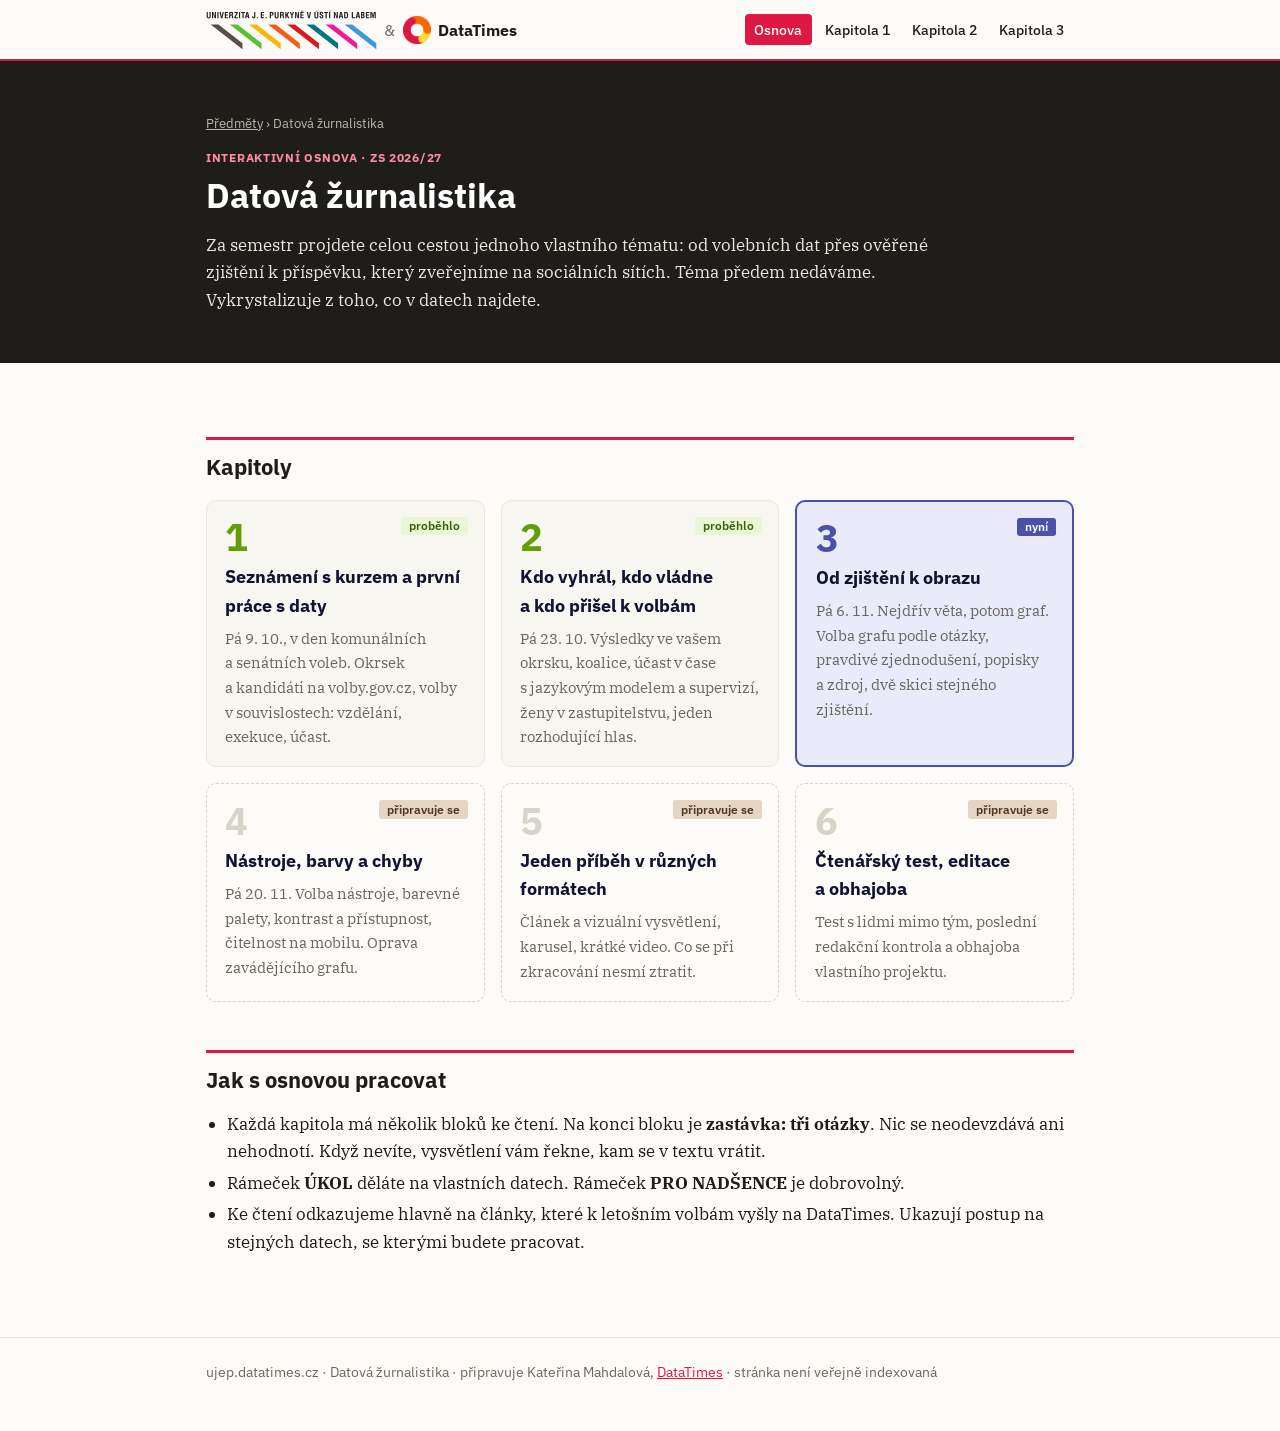
==== datova-zurnalistika/index.html @ 89329c5b "Osnova: štítek „připravuje se“, titulky kapitol v Ink Blue (sjednoceno s Moodle) Co-Authored-By: Cla" ====
<!doctype html>
<html lang="cs">
<head>
<meta charset="utf-8">
<meta name="viewport" content="width=device-width, initial-scale=1">
<meta name="robots" content="noindex, nofollow">
<title>Datová žurnalistika · UJEP</title>
<link rel="preconnect" href="https://fonts.googleapis.com">
<link rel="preconnect" href="https://fonts.gstatic.com" crossorigin>
<link rel="stylesheet" href="https://fonts.googleapis.com/css2?family=IBM+Plex+Sans:wght@400;500;600;700&family=IBM+Plex+Serif:ital,wght@0,400;0,600;1,400&display=swap">
<link rel="stylesheet" href="../assets/style.css">
</head>
<body>
<header class="top"><div class="wrap">
  <a class="brand" href="../index.html"><img class="ujep" src="../assets/ujep-logo.svg" alt="UJEP"><span class="x">&amp;</span><img src="../assets/datatimes-logo.png" alt="">DataTimes</a>
  <nav>
    <a href="index.html" aria-current="page">Osnova</a>
    <a href="kapitola-1/index.html">Kapitola 1</a>
    <a href="kapitola-2/index.html">Kapitola 2</a>
    <a href="kapitola-3/index.html">Kapitola 3</a>
  </nav>
</div></header>

<section class="hero"><div class="wrap">
  <p class="crumbs"><a href="../index.html">Předměty</a> › Datová žurnalistika</p>
  <p class="lbl">Interaktivní osnova · ZS 2026/27</p>
  <h1>Datová žurnalistika</h1>
  <p>Za semestr projdete celou cestou jednoho vlastního tématu: od volebních dat přes ověřené zjištění k&nbsp;příspěvku, který zveřejníme na sociálních sítích. Téma předem nedáváme. Vykrystalizuje z&nbsp;toho, co v&nbsp;datech najdete.</p>
</div></section>

<main class="wrap">
<h2>Kapitoly</h2>
<div class="tiles">
  <a class="tile past" href="kapitola-1/index.html">
    <span class="badge done">proběhlo</span>
    <span class="n">1</span>
    <h3>Seznámení s&nbsp;kurzem a&nbsp;první práce s&nbsp;daty</h3>
    <p>Pá 9. 10., v&nbsp;den komunálních a&nbsp;senátních voleb. Okrsek a&nbsp;kandidáti na volby.gov.cz, volby v&nbsp;souvislostech: vzdělání, exekuce, účast.</p>
  </a>
  <a class="tile past" href="kapitola-2/index.html">
    <span class="badge done">proběhlo</span>
    <span class="n">2</span>
    <h3>Kdo vyhrál, kdo vládne a&nbsp;kdo přišel k&nbsp;volbám</h3>
    <p>Pá 23.&nbsp;10. Výsledky ve vašem okrsku, koalice, účast v&nbsp;čase s&nbsp;jazykovým modelem a&nbsp;supervizí, ženy v&nbsp;zastupitelstvu, jeden rozhodující hlas.</p>
  </a>
  <a class="tile now" href="kapitola-3/index.html">
    <span class="badge next">nyní</span>
    <span class="n">3</span>
    <h3>Od zjištění k&nbsp;obrazu</h3>
    <p>Pá 6.&nbsp;11. Nejdřív věta, potom graf. Volba grafu podle otázky, pravdivé zjednodušení, popisky a&nbsp;zdroj, dvě skici stejného zjištění.</p>
  </a>
  <div class="tile off">
    <span class="badge later">připravuje se</span>
    <span class="n">4</span>
    <h3>Nástroje, barvy a&nbsp;chyby</h3>
    <p>Pá 20.&nbsp;11. Volba nástroje, barevné palety, kontrast a&nbsp;přístupnost, čitelnost na mobilu. Oprava zavádějícího grafu.</p>
  </div>
  <div class="tile off">
    <span class="badge later">připravuje se</span>
    <span class="n">5</span>
    <h3>Jeden příběh v&nbsp;různých formátech</h3>
    <p>Článek a&nbsp;vizuální vysvětlení, karusel, krátké video. Co se při zkracování nesmí ztratit.</p>
  </div>
  <div class="tile off">
    <span class="badge later">připravuje se</span>
    <span class="n">6</span>
    <h3>Čtenářský test, editace a&nbsp;obhajoba</h3>
    <p>Test s&nbsp;lidmi mimo tým, poslední redakční kontrola a&nbsp;obhajoba vlastního projektu.</p>
  </div>
</div>

<h2>Jak s&nbsp;osnovou pracovat</h2>
<ul>
  <li>Každá kapitola má několik bloků ke čtení. Na konci bloku je <strong>zastávka: tři otázky</strong>. Nic se neodevzdává ani nehodnotí. Když nevíte, vysvětlení vám řekne, kam se v&nbsp;textu vrátit.</li>
  <li>Rámeček <strong>ÚKOL</strong> děláte na vlastních datech. Rámeček <strong>PRO NADŠENCE</strong> je dobrovolný.</li>
  <li>Ke čtení odkazujeme hlavně na články, které k&nbsp;letošním volbám vyšly na DataTimes. Ukazují postup na stejných datech, se kterými budete pracovat.</li>
</ul>
</main>

<footer><div class="wrap">ujep.datatimes.cz · Datová žurnalistika · připravuje Kateřina Mahdalová, <a href="https://www.mahdalova-skop.cz/">DataTimes</a> · stránka není veřejně indexovaná</div></footer>
</body>
</html>
---- assets/style.css ----
/* ujep.datatimes.cz – studijní prostředí. Paleta a písma DataTimes. */
:root {
  --brand: #de1743;
  --brand-hover: #c5143c;
  --brand-tint: #fff4f6;
  --paper: #fdfbf7;
  --wash: #f8f6f0;
  --line: #e8e8dc;
  --line-strong: #d4d4c8;
  --ink: #1f1d1a;
  --muted: #6b675f;
  --teal: #0e839e;
  --teal-tint: #e5fdfc;
  --orange: #f76800;
  --orange-tint: #fff3e8;
  --navy: #6267a3;
  --navy-tint: #eef0fa;
  --card: #ffffff;
  --ink-blue: #101432;    /* brandNavy.9, titulky kapitol */
  --green: #639e0a;        /* brandForestGreen.5 */
  --green-tint: #eaf7d6;   /* brandForestGreen.0 */
  --green-ink: #3d5f06;    /* brandForestGreen.7 */
  --blue: #4a51ab;         /* brandRoyalBlue.6 */
  --blue-tint: #e9ebfa;    /* brandRoyalBlue.0 */
  --choc-tint: #e6d5c3;    /* brandChocolate.1 */
  --choc-ink: #53361e;     /* brandChocolate.7 */
  --sans: 'IBM Plex Sans', system-ui, sans-serif;
  --serif: 'IBM Plex Serif', Georgia, serif;
}
* { box-sizing: border-box; }
html { -webkit-text-size-adjust: 100%; scroll-behavior: smooth; }
body { margin: 0; background: var(--paper); color: var(--ink); font: 17px/1.62 var(--serif); }
h1, h2, h3, h4, nav, .lbl, .meta, th, button, .btn, .badge, .date, .crumbs, label, input, select { font-family: var(--sans); }
a { color: var(--brand); }
a:hover { color: var(--brand-hover); }

/* Hlavička */
.top { border-bottom: 2px solid var(--brand); background: var(--paper); position: sticky; top: 0; z-index: 10; }
.top .wrap { display: flex; align-items: center; gap: 1rem; flex-wrap: wrap; padding-top: .6rem; padding-bottom: .6rem; }
.brand { display: flex; align-items: center; gap: .45rem; font: 700 1rem var(--sans); color: var(--ink); text-decoration: none; }
.brand img { height: 28px; width: 28px; }
.brand img.ujep { height: 40px; width: auto; }
.brand .x { color: var(--muted); font-weight: 400; }
.brand b { color: var(--brand); }
.qq .why ul { margin: .3rem 0 0; }
.top nav { display: flex; gap: .2rem; flex-wrap: wrap; margin-left: auto; }
.top nav a { padding: .25rem .6rem; border-radius: 4px; color: var(--ink); text-decoration: none; font-weight: 500; font-size: .9rem; }
.top nav a[aria-current] { background: var(--brand); color: #fff; }
.crumbs { font-size: .82rem; color: var(--muted); margin-bottom: 1rem; }
.crumbs a { color: var(--muted); }

.wrap { max-width: 900px; margin: 0 auto; padding-left: 16px; padding-right: 16px; }
main.wrap { padding-top: 1.6rem; padding-bottom: 4rem; }
h1 { font-size: 2.1rem; line-height: 1.12; margin: 0 0 .5rem; }
h2 { font-size: 1.4rem; line-height: 1.25; margin: 3rem 0 .8rem; padding-top: .8rem; border-top: 3px solid var(--brand); scroll-margin-top: 4rem; }
h3 { font-size: 1.08rem; margin: 1.6rem 0 .4rem; }
.sub { color: var(--muted); margin: 0 0 1.5rem; font-family: var(--sans); }
.lead { font-size: 1.14rem; }
ul, ol { padding-left: 1.3rem; }
li { margin: .25rem 0; }
.lbl { font: 700 .75rem var(--sans); letter-spacing: .06em; text-transform: uppercase; color: var(--brand); }
.num { font-family: var(--sans); font-variant-numeric: tabular-nums; }

/* Hero */
.hero { background: var(--ink); color: #fff; padding: 2.4rem 0 2rem; }
.hero h1 { color: #fff; }
.hero .lbl { color: #ff8aa3; }
.hero p { color: #e9e6df; max-width: 46rem; }
.hero .crumbs, .hero .crumbs a { color: #bdb8ad; }

/* Rámečky */
.key, .box, .tip, .warn, .task, .deep { padding: .85rem 1.05rem; margin: 1.1rem 0; border-left: 4px solid; }
.key { background: var(--brand-tint); border-color: var(--brand); }
.box { background: var(--wash); border-color: var(--line-strong); }
.tip { background: var(--teal-tint); border-color: var(--teal); }
.warn { background: var(--orange-tint); border-color: var(--orange); }
.task { background: var(--card); border: 2px solid var(--ink); border-left-width: 8px; }
.deep { background: var(--navy-tint); border-color: var(--navy); }
.key > :first-child, .box > :first-child, .tip > :first-child, .warn > :first-child, .task > :first-child, .deep > :first-child { margin-top: 0; }
.key > :last-child, .box > :last-child, .tip > :last-child, .warn > :last-child, .task > :last-child, .deep > :last-child { margin-bottom: 0; }
.tag { display: inline-block; font: 700 .7rem var(--sans); letter-spacing: .06em; text-transform: uppercase; padding: .1rem .45rem; border-radius: 3px; margin-bottom: .35rem; }
.task .tag { background: var(--ink); color: #fff; }
.deep .tag { background: var(--navy); color: #fff; }
.tip .tag { background: var(--teal); color: #fff; }
.warn .tag { background: var(--orange); color: #fff; }
.key .tag { background: var(--brand); color: #fff; }

/* Dlaždice (rozcestník, osnova) */
.tiles { display: grid; grid-template-columns: repeat(auto-fill, minmax(250px, 1fr)); gap: 1rem; margin: 1.2rem 0; }
.tile { display: flex; flex-direction: column; background: var(--card); border: 1px solid var(--line); border-radius: 10px; padding: 1.1rem 1.15rem; color: var(--ink); text-decoration: none; position: relative; min-height: 170px; }
a.tile:hover { border-color: var(--brand); box-shadow: 0 4px 16px rgba(31,29,26,.08); color: var(--ink); }
.tile .n { font: 700 2.4rem/1 var(--sans); color: var(--brand); margin-bottom: .4rem; }
.tile h3 { margin: 0 0 .35rem; font-size: 1.1rem; color: var(--ink-blue); }
.tile p { margin: 0; font-size: .95rem; color: var(--muted); }
.tile .badge { position: absolute; top: 1rem; right: 1rem; }
/* Stavy: proběhlo = béžová + zelený štítek, nyní = modrá, připravujeme = nejsvětlejší béžová */
.tile.past { background: var(--wash); }
.tile.past .n { color: var(--green); }
a.tile.past:hover { border-color: var(--green); }
.tile.now { border: 2px solid var(--blue); background: var(--blue-tint); }
.tile.now .n { color: var(--blue); }
a.tile.now:hover { border-color: var(--blue); }
.tile.off { background: var(--paper); border-style: dashed; border-color: var(--line-strong); }
.tile.off .n { color: var(--line-strong); }
.tile.off p { color: var(--muted); }
.badge { display: inline-block; font: 600 .72rem var(--sans); padding: .1rem .5rem; border-radius: 3px; }
.badge.done { background: var(--green-tint); color: var(--green-ink); }
.badge.next { background: var(--blue); color: #fff; }
.badge.later { background: var(--choc-tint); color: var(--choc-ink); }

/* Obsah kapitoly */
.toc { background: var(--card); border: 1px solid var(--line); border-radius: 10px; padding: 1rem 1.2rem; margin: 1.5rem 0; }
.toc ol { margin: .4rem 0 0; padding-left: 1.4rem; font-family: var(--sans); font-size: .95rem; }
.toc li { margin: .3rem 0; }
.toc .t { color: var(--muted); font-size: .82rem; margin-left: .3rem; }
.progress { height: 4px; background: var(--brand); position: fixed; top: 0; left: 0; width: 0; z-index: 20; }

/* Úkoly k odškrtnutí */
.tasks { list-style: none; padding: 0; margin: 1rem 0; }
.tasks li { display: grid; grid-template-columns: auto 1fr; gap: .2rem .8rem; align-items: start; background: var(--card); border: 1px solid var(--line); border-radius: 6px; padding: .7rem .9rem; margin: .5rem 0; }
.tasks input { width: 1.2rem; height: 1.2rem; margin-top: .25rem; accent-color: var(--teal); }
.tasks .what { font-weight: 600; font-family: var(--sans); }
.tasks .how { grid-column: 2; font-size: .95rem; color: var(--muted); }
.tasks li.checked .what { text-decoration: line-through; color: var(--muted); }

/* Tabulky */
table { width: 100%; border-collapse: collapse; font-size: .94rem; background: var(--card); }
th, td { text-align: left; vertical-align: top; padding: .5rem .6rem; border-bottom: 1px solid var(--line); }
th { background: var(--wash); font-weight: 600; }
td.r, th.r { text-align: right; font-family: var(--sans); font-variant-numeric: tabular-nums; }
.table-wrap { overflow-x: auto; margin: 1rem 0; }
code { background: var(--wash); padding: .05rem .35rem; border-radius: 3px; font-size: .86em; overflow-wrap: anywhere; }
pre { background: var(--ink); color: #f3f0e8; padding: .8rem 1rem; border-radius: 6px; overflow-x: auto; font-size: .85rem; }

/* Tlačítka a formuláře */
.btn, button { display: inline-block; font: 600 .93rem var(--sans); padding: .5rem .95rem; border-radius: 5px; border: 1px solid var(--brand); background: var(--brand); color: #fff; text-decoration: none; cursor: pointer; }
.btn:hover, button:hover { background: var(--brand-hover); color: #fff; }
.btn.ghost, button.ghost { background: transparent; color: var(--brand); }
input[type=text], input[type=number] { font-size: .95rem; padding: .4rem .5rem; border: 1px solid var(--line-strong); border-radius: 4px; background: var(--card); color: var(--ink); width: 100%; }
.form { display: grid; grid-template-columns: 1fr 1fr; gap: .6rem .9rem; margin: .8rem 0; }
.form label { font-size: .82rem; font-weight: 600; color: var(--muted); display: block; }
.form .full { grid-column: 1 / -1; }

/* Mikrokvíz */
.quiz { background: var(--card); border: 2px solid var(--teal); border-radius: 10px; padding: 1rem 1.15rem; margin: 1.8rem 0; }
.quiz > .lbl { color: var(--teal); }
.quiz h3 { margin: .1rem 0 .6rem; }
.qq { border: 0; padding: 0; margin: 1rem 0 0; }
.qq legend { font: 600 1rem/1.4 var(--sans); padding: 0; margin-bottom: .45rem; }
.qq button { display: block; width: 100%; text-align: left; background: var(--wash); color: var(--ink); border: 1px solid var(--line); margin: .3rem 0; font-weight: 500; }
.qq button:hover { background: var(--teal-tint); color: var(--ink); }
.qq button.right { background: var(--teal-tint); border-color: var(--teal); }
.qq button.wrong { background: var(--brand-tint); border-color: var(--brand); }
.qq.done button { cursor: default; }
.qq .why { display: none; margin: .4rem 0 0; padding: .55rem .8rem; background: var(--wash); border-left: 3px solid var(--teal); font-size: .94rem; }
.qq.done .why { display: block; }
.quiz .score { margin-top: 1rem; font: 600 .95rem var(--sans); color: var(--teal); min-height: 1.2em; }

/* Kalkulačka koalic, stavitel věty */
.tool { background: var(--card); border: 1px solid var(--line-strong); border-radius: 10px; padding: 1rem 1.15rem; margin: 1.5rem 0; }
.tool > .lbl { color: var(--navy); }
.seats { display: grid; grid-template-columns: 1fr 90px; gap: .35rem .6rem; align-items: center; margin: .7rem 0; }
.coal-out { font-family: var(--sans); font-size: .95rem; }
.coal-out .ok { display: inline-block; background: var(--teal-tint); border: 1px solid var(--teal); border-radius: 4px; padding: .15rem .5rem; margin: .2rem .3rem .2rem 0; }
.draft { background: var(--wash); border: 1px dashed var(--line-strong); padding: .8rem 1rem; border-radius: 6px; font-size: 1.02rem; min-height: 3rem; }

/* Velká čísla */
.stats { display: grid; grid-template-columns: repeat(auto-fit, minmax(180px, 1fr)); gap: .8rem; margin: 1.2rem 0; }
.stat { background: var(--card); border: 1px solid var(--line); border-radius: 8px; padding: .8rem 1rem; }
.stat b { display: block; font: 700 1.7rem/1.1 var(--sans); color: var(--brand); font-variant-numeric: tabular-nums; }
.stat span { font: .88rem/1.35 var(--sans); color: var(--muted); }

/* Kroky */
.steps { counter-reset: s; list-style: none; padding: 0; }
.steps > li { counter-increment: s; position: relative; padding-left: 2.6rem; margin: .9rem 0; }
.steps > li::before { content: counter(s); position: absolute; left: 0; top: 0; width: 1.9rem; height: 1.9rem; border-radius: 50%; background: var(--ink); color: #fff; font: 700 .95rem/1.9rem var(--sans); text-align: center; }

/* Ukázkové grafy vedle sebe */
.figs { display: grid; grid-template-columns: repeat(auto-fit, minmax(260px, 1fr)); gap: 1rem; margin: 1.2rem 0 .3rem; }
.figs figure { margin: 0; background: var(--card); border: 1px solid var(--line); border-radius: 8px; padding: .7rem .8rem; }
.figs svg, .figs img { width: 100%; height: auto; display: block; font-family: var(--sans); }
.figs figcaption { font: .88rem/1.4 var(--sans); color: var(--muted); margin-top: .3rem; }

details { background: var(--card); border: 1px solid var(--line); border-radius: 6px; padding: .6rem .9rem; margin: .8rem 0; }
details summary { cursor: pointer; font: 600 .97rem var(--sans); }
details[open] summary { margin-bottom: .5rem; }

.pager { display: flex; justify-content: space-between; gap: 1rem; margin-top: 3rem; padding-top: 1rem; border-top: 1px solid var(--line); font-family: var(--sans); }

footer { border-top: 1px solid var(--line); color: var(--muted); font: .85rem/1.5 var(--sans); padding: 1.5rem 0 3rem; }

@media (max-width: 600px) {
  h1 { font-size: 1.65rem; }
  .top nav { margin-left: 0; }
  .form { grid-template-columns: 1fr; }
}
@media print {
  .top, .progress, .quiz .score, button { display: none; }
  .quiz, .tool, .tasks li, .task { break-inside: avoid; }
}
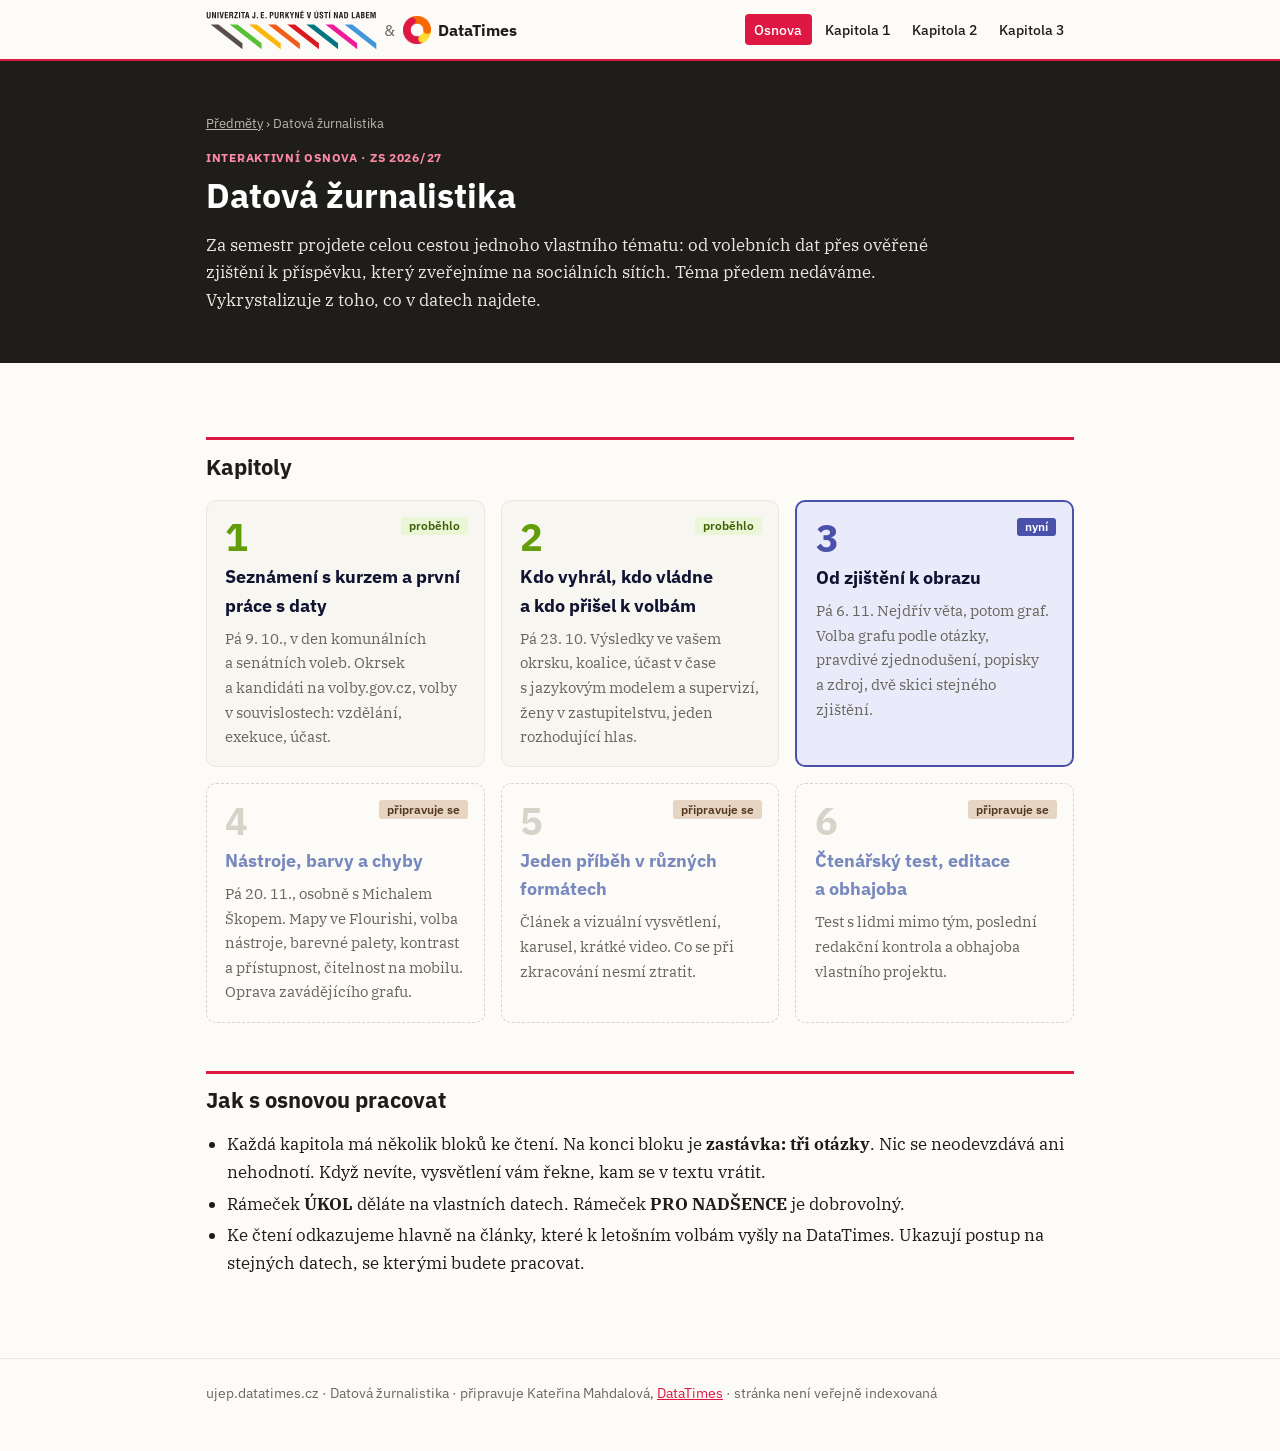
==== commit 1a594ab1: "Kapitola 3: volba zjištění i z titulků článků, inspirace 25 způsobů, čtení mapy, minimum pro kombino" ====
--- a/datova-zurnalistika/index.html
+++ b/datova-zurnalistika/index.html
@@ -53,7 +53,7 @@
     <span class="badge later">připravuje se</span>
     <span class="n">4</span>
     <h3>Nástroje, barvy a&nbsp;chyby</h3>
-    <p>Pá 20.&nbsp;11. Volba nástroje, barevné palety, kontrast a&nbsp;přístupnost, čitelnost na mobilu. Oprava zavádějícího grafu.</p>
+    <p>Pá 20.&nbsp;11., osobně s&nbsp;Michalem Škopem. Mapy ve Flourishi, volba nástroje, barevné palety, kontrast a&nbsp;přístupnost, čitelnost na mobilu. Oprava zavádějícího grafu.</p>
   </div>
   <div class="tile off">
     <span class="badge later">připravuje se</span>
--- a/assets/style.css
+++ b/assets/style.css
@@ -102,6 +102,7 @@
 a.tile.now:hover { border-color: var(--blue); }
 .tile.off { background: var(--paper); border-style: dashed; border-color: var(--line-strong); }
 .tile.off .n { color: var(--line-strong); }
+.tile.off h3 { color: #7889be; }   /* brandNavy.5: ještě bez odkazu */
 .tile.off p { color: var(--muted); }
 .badge { display: inline-block; font: 600 .72rem var(--sans); padding: .1rem .5rem; border-radius: 3px; }
 .badge.done { background: var(--green-tint); color: var(--green-ink); }
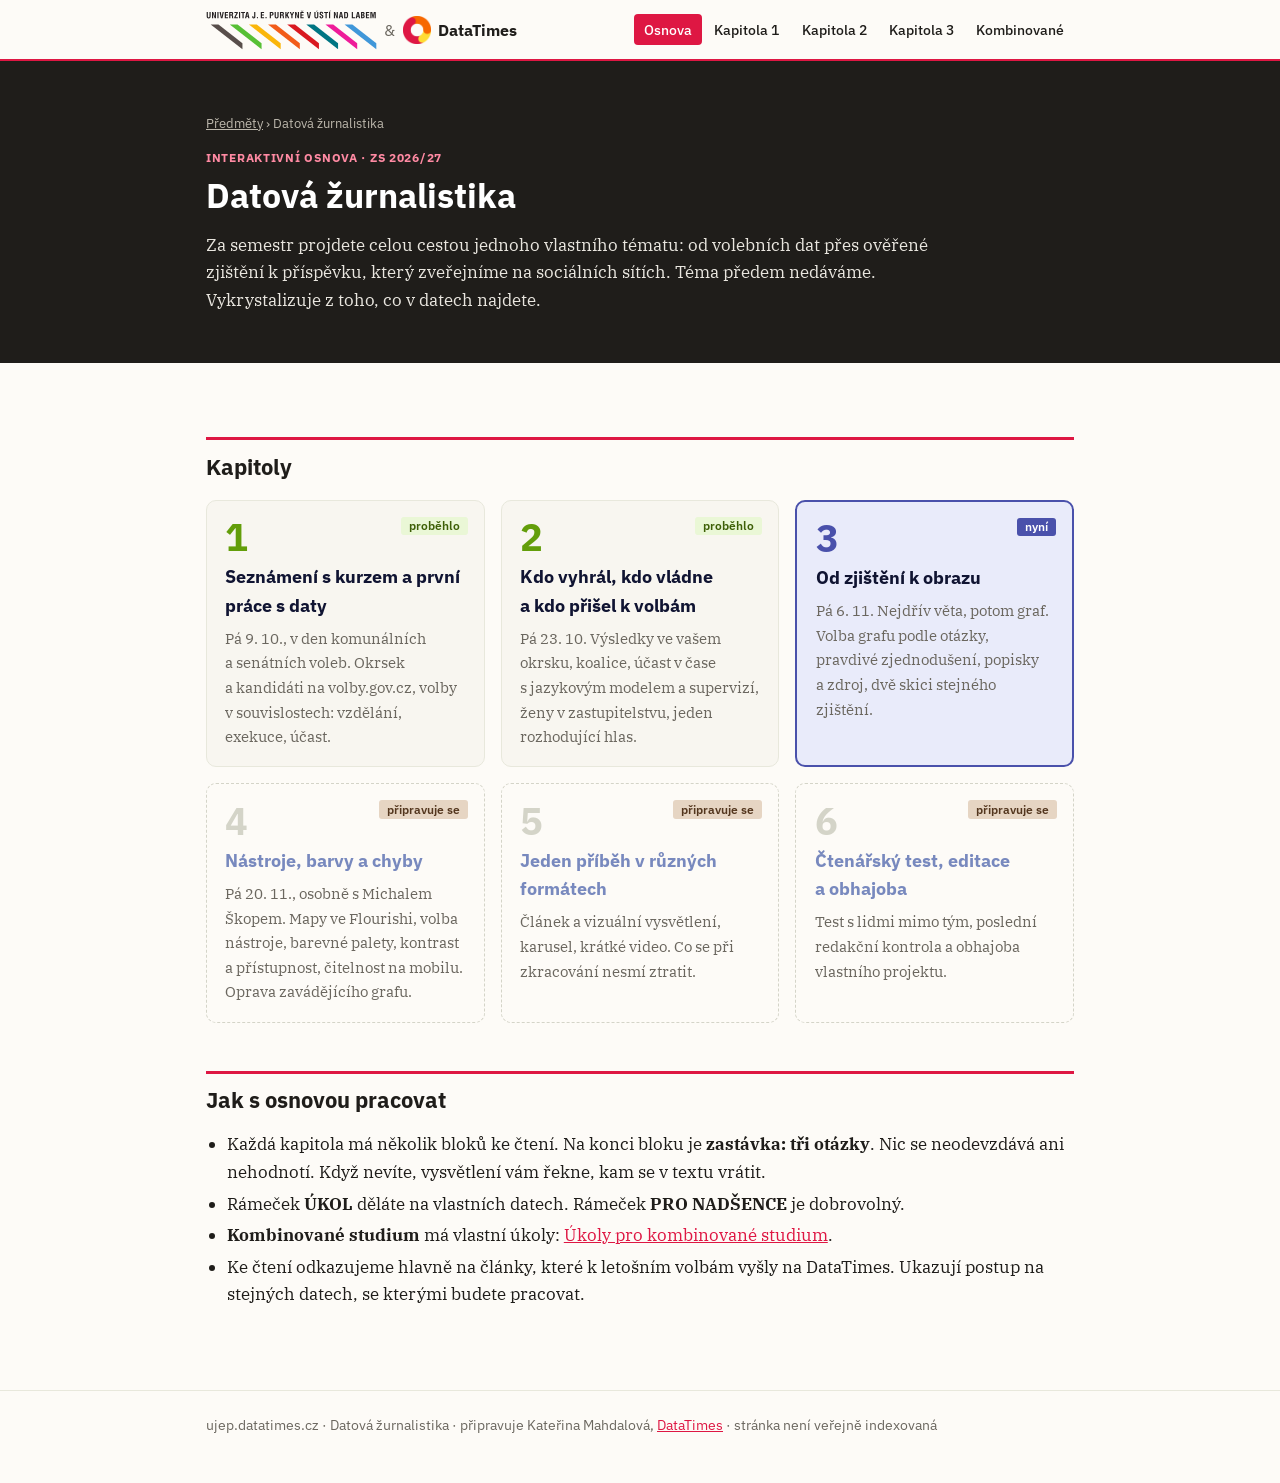
==== commit 838c36c3: "Úkoly pro kombinované studium: nová stránka, odkaz v navigaci, osnově a kapitole 3 Co-Authored-By: C" ====
--- a/datova-zurnalistika/index.html
+++ b/datova-zurnalistika/index.html
@@ -18,6 +18,7 @@
     <a href="kapitola-1/index.html">Kapitola 1</a>
     <a href="kapitola-2/index.html">Kapitola 2</a>
     <a href="kapitola-3/index.html">Kapitola 3</a>
+    <a href="kombinovane/index.html">Kombinované</a>
   </nav>
 </div></header>
 
@@ -73,6 +74,7 @@
 <ul>
   <li>Každá kapitola má několik bloků ke čtení. Na konci bloku je <strong>zastávka: tři otázky</strong>. Nic se neodevzdává ani nehodnotí. Když nevíte, vysvětlení vám řekne, kam se v&nbsp;textu vrátit.</li>
   <li>Rámeček <strong>ÚKOL</strong> děláte na vlastních datech. Rámeček <strong>PRO NADŠENCE</strong> je dobrovolný.</li>
+  <li><strong>Kombinované studium</strong> má vlastní úkoly: <a href="kombinovane/index.html">Úkoly pro kombinované studium</a>.</li>
   <li>Ke čtení odkazujeme hlavně na články, které k&nbsp;letošním volbám vyšly na DataTimes. Ukazují postup na stejných datech, se kterými budete pracovat.</li>
 </ul>
 </main>
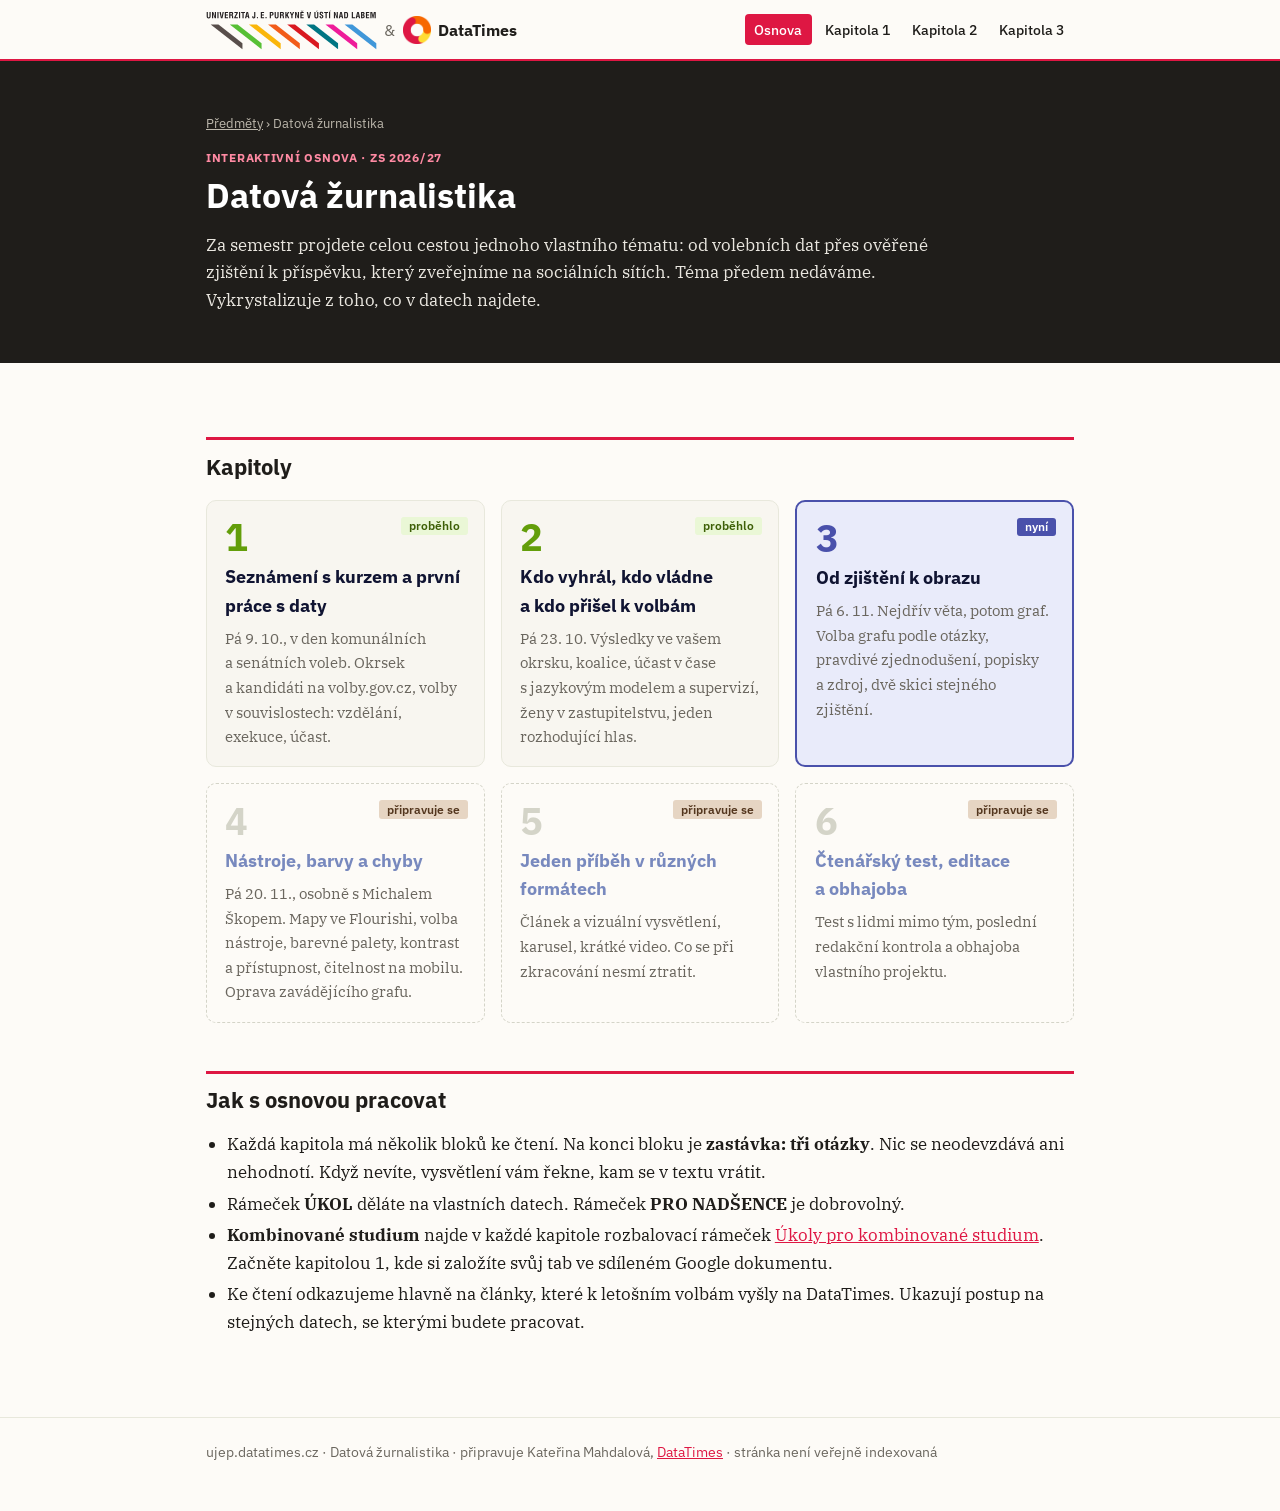
==== commit ee71687a: "Kombinované studium: úkoly jako rozbalovací rámeček v každé kapitole místo samostatné stránky Co-Aut" ====
--- a/datova-zurnalistika/index.html
+++ b/datova-zurnalistika/index.html
@@ -18,7 +18,6 @@
     <a href="kapitola-1/index.html">Kapitola 1</a>
     <a href="kapitola-2/index.html">Kapitola 2</a>
     <a href="kapitola-3/index.html">Kapitola 3</a>
-    <a href="kombinovane/index.html">Kombinované</a>
   </nav>
 </div></header>
 
@@ -74,7 +73,7 @@
 <ul>
   <li>Každá kapitola má několik bloků ke čtení. Na konci bloku je <strong>zastávka: tři otázky</strong>. Nic se neodevzdává ani nehodnotí. Když nevíte, vysvětlení vám řekne, kam se v&nbsp;textu vrátit.</li>
   <li>Rámeček <strong>ÚKOL</strong> děláte na vlastních datech. Rámeček <strong>PRO NADŠENCE</strong> je dobrovolný.</li>
-  <li><strong>Kombinované studium</strong> má vlastní úkoly: <a href="kombinovane/index.html">Úkoly pro kombinované studium</a>.</li>
+  <li><strong>Kombinované studium</strong> najde v&nbsp;každé kapitole rozbalovací rámeček <a href="kapitola-1/index.html#kombinovane">Úkoly pro kombinované studium</a>. Začněte kapitolou 1, kde si založíte svůj tab ve sdíleném Google dokumentu.</li>
   <li>Ke čtení odkazujeme hlavně na články, které k&nbsp;letošním volbám vyšly na DataTimes. Ukazují postup na stejných datech, se kterými budete pracovat.</li>
 </ul>
 </main>
--- a/assets/style.css
+++ b/assets/style.css
@@ -185,6 +185,8 @@
 details { background: var(--card); border: 1px solid var(--line); border-radius: 6px; padding: .6rem .9rem; margin: .8rem 0; }
 details summary { cursor: pointer; font: 600 .97rem var(--sans); }
 details[open] summary { margin-bottom: .5rem; }
+details.komb { border: 2px solid var(--ink); border-left-width: 8px; border-radius: 0; padding: .85rem 1.05rem; margin: 1.6rem 0; scroll-margin-top: 5rem; }
+details.komb summary { font-size: 1.05rem; }
 
 .pager { display: flex; justify-content: space-between; gap: 1rem; margin-top: 3rem; padding-top: 1rem; border-top: 1px solid var(--line); font-family: var(--sans); }
 
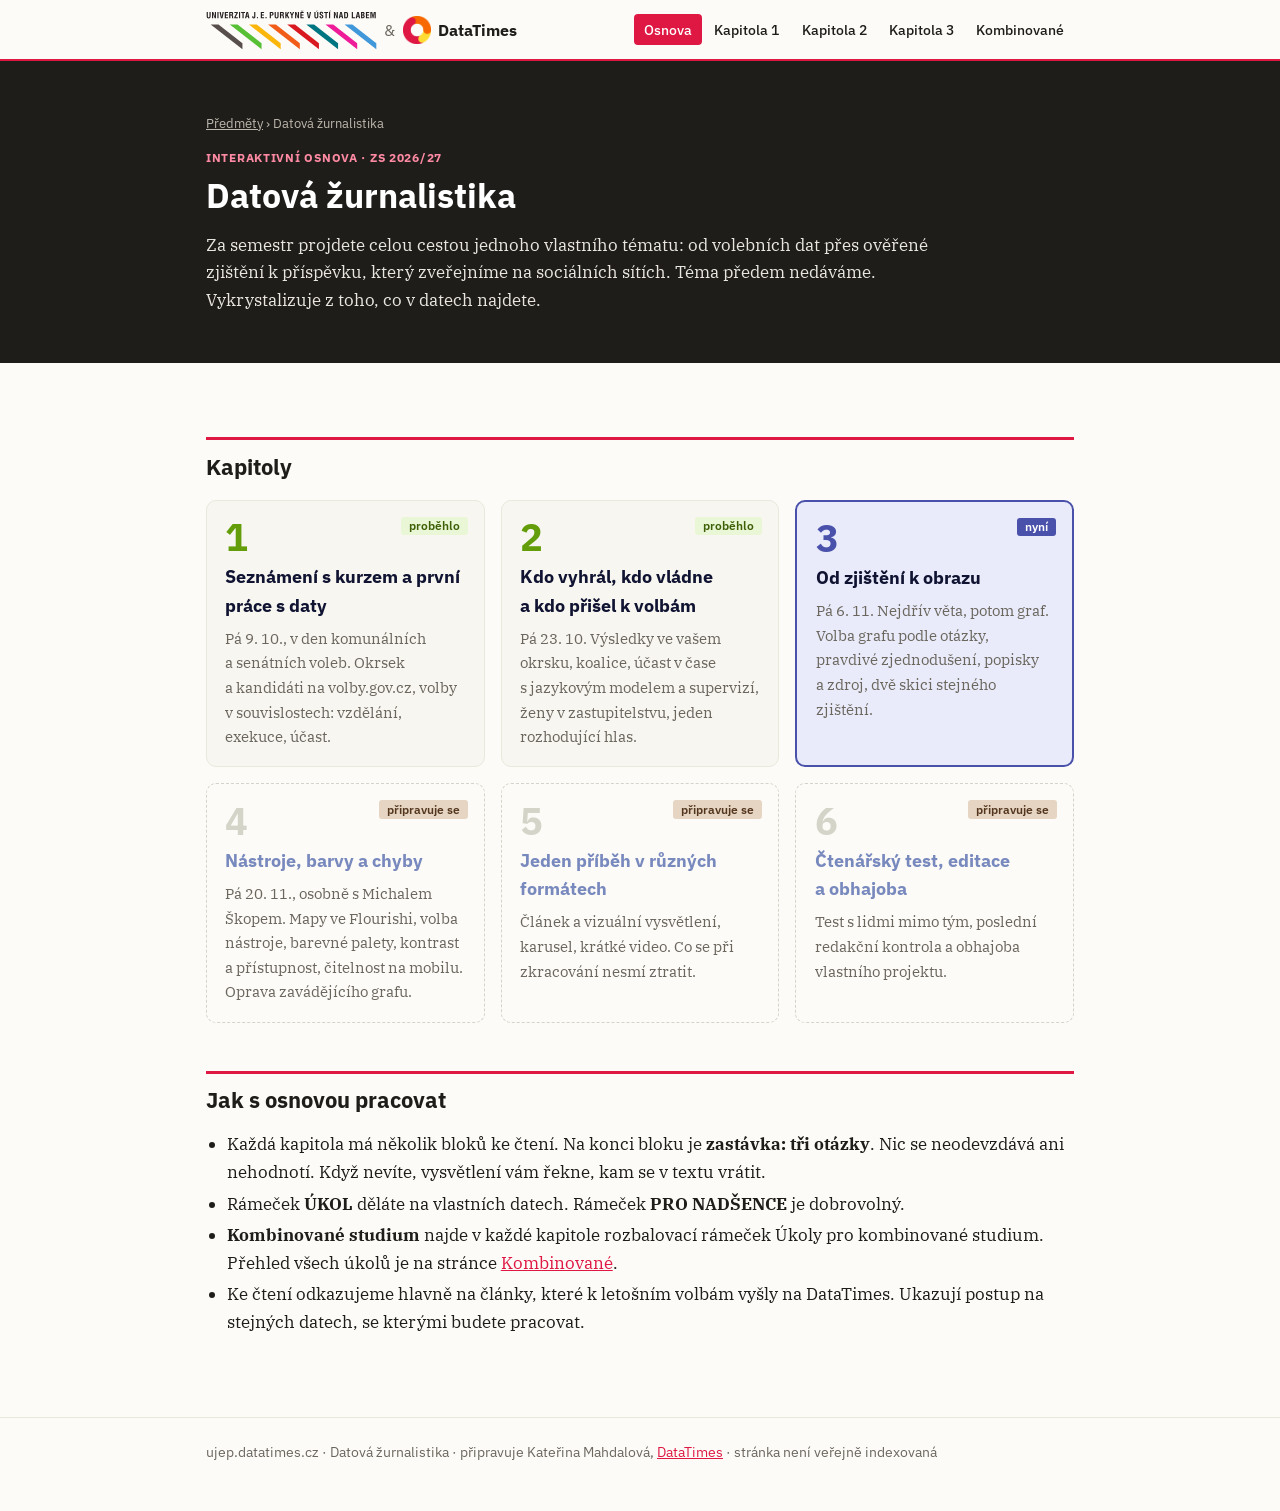
==== commit ad2d2cf3: "Kombinované studium: zpět stránka s přehledem úkolů podle kapitol a položka v navigaci Co-Authored-B" ====
--- a/datova-zurnalistika/index.html
+++ b/datova-zurnalistika/index.html
@@ -18,6 +18,7 @@
     <a href="kapitola-1/index.html">Kapitola 1</a>
     <a href="kapitola-2/index.html">Kapitola 2</a>
     <a href="kapitola-3/index.html">Kapitola 3</a>
+    <a href="kombinovane/index.html">Kombinované</a>
   </nav>
 </div></header>
 
@@ -73,7 +74,7 @@
 <ul>
   <li>Každá kapitola má několik bloků ke čtení. Na konci bloku je <strong>zastávka: tři otázky</strong>. Nic se neodevzdává ani nehodnotí. Když nevíte, vysvětlení vám řekne, kam se v&nbsp;textu vrátit.</li>
   <li>Rámeček <strong>ÚKOL</strong> děláte na vlastních datech. Rámeček <strong>PRO NADŠENCE</strong> je dobrovolný.</li>
-  <li><strong>Kombinované studium</strong> najde v&nbsp;každé kapitole rozbalovací rámeček <a href="kapitola-1/index.html#kombinovane">Úkoly pro kombinované studium</a>. Začněte kapitolou 1, kde si založíte svůj tab ve sdíleném Google dokumentu.</li>
+  <li><strong>Kombinované studium</strong> najde v&nbsp;každé kapitole rozbalovací rámeček Úkoly pro kombinované studium. Přehled všech úkolů je na stránce <a href="kombinovane/index.html">Kombinované</a>.</li>
   <li>Ke čtení odkazujeme hlavně na články, které k&nbsp;letošním volbám vyšly na DataTimes. Ukazují postup na stejných datech, se kterými budete pracovat.</li>
 </ul>
 </main>
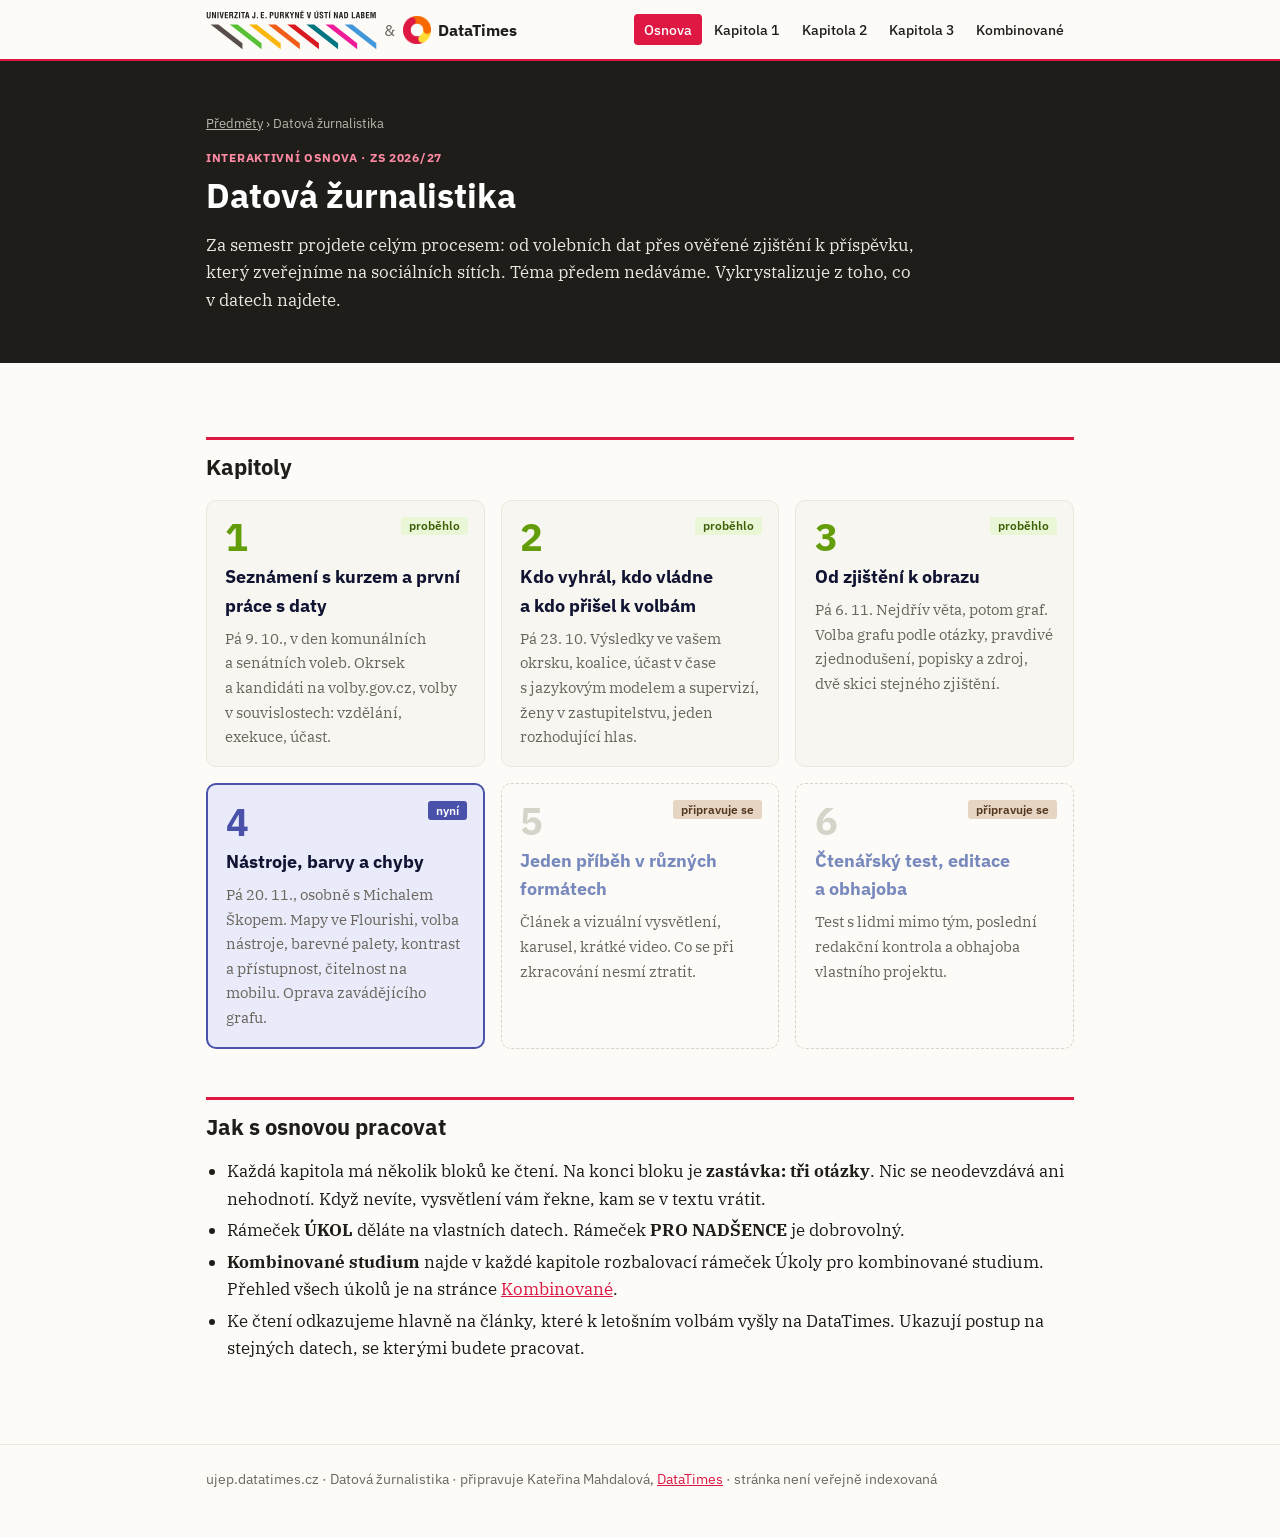
==== commit 14b6d683: "Úvodní stránka bez dalšího předmětu, ZS 2026; osnova: kapitola 3 proběhla, 4 nyní, úvod „celým proce" ====
--- a/datova-zurnalistika/index.html
+++ b/datova-zurnalistika/index.html
@@ -5,6 +5,8 @@
 <meta name="viewport" content="width=device-width, initial-scale=1">
 <meta name="robots" content="noindex, nofollow">
 <title>Datová žurnalistika · UJEP</title>
+<link rel="icon" href="../assets/favicon.svg" type="image/svg+xml">
+<link rel="apple-touch-icon" href="../assets/datatimes-logo.png">
 <link rel="preconnect" href="https://fonts.googleapis.com">
 <link rel="preconnect" href="https://fonts.gstatic.com" crossorigin>
 <link rel="stylesheet" href="https://fonts.googleapis.com/css2?family=IBM+Plex+Sans:wght@400;500;600;700&family=IBM+Plex+Serif:ital,wght@0,400;0,600;1,400&display=swap">
@@ -26,7 +28,7 @@
   <p class="crumbs"><a href="../index.html">Předměty</a> › Datová žurnalistika</p>
   <p class="lbl">Interaktivní osnova · ZS 2026/27</p>
   <h1>Datová žurnalistika</h1>
-  <p>Za semestr projdete celou cestou jednoho vlastního tématu: od volebních dat přes ověřené zjištění k&nbsp;příspěvku, který zveřejníme na sociálních sítích. Téma předem nedáváme. Vykrystalizuje z&nbsp;toho, co v&nbsp;datech najdete.</p>
+  <p>Za semestr projdete celým procesem: od volebních dat přes ověřené zjištění k&nbsp;příspěvku, který zveřejníme na sociálních sítích. Téma předem nedáváme. Vykrystalizuje z&nbsp;toho, co v&nbsp;datech najdete.</p>
 </div></section>
 
 <main class="wrap">
@@ -44,14 +46,14 @@
     <h3>Kdo vyhrál, kdo vládne a&nbsp;kdo přišel k&nbsp;volbám</h3>
     <p>Pá 23.&nbsp;10. Výsledky ve vašem okrsku, koalice, účast v&nbsp;čase s&nbsp;jazykovým modelem a&nbsp;supervizí, ženy v&nbsp;zastupitelstvu, jeden rozhodující hlas.</p>
   </a>
-  <a class="tile now" href="kapitola-3/index.html">
-    <span class="badge next">nyní</span>
+  <a class="tile past" href="kapitola-3/index.html">
+    <span class="badge done">proběhlo</span>
     <span class="n">3</span>
     <h3>Od zjištění k&nbsp;obrazu</h3>
     <p>Pá 6.&nbsp;11. Nejdřív věta, potom graf. Volba grafu podle otázky, pravdivé zjednodušení, popisky a&nbsp;zdroj, dvě skici stejného zjištění.</p>
   </a>
-  <div class="tile off">
-    <span class="badge later">připravuje se</span>
+  <div class="tile now">
+    <span class="badge next">nyní</span>
     <span class="n">4</span>
     <h3>Nástroje, barvy a&nbsp;chyby</h3>
     <p>Pá 20.&nbsp;11., osobně s&nbsp;Michalem Škopem. Mapy ve Flourishi, volba nástroje, barevné palety, kontrast a&nbsp;přístupnost, čitelnost na mobilu. Oprava zavádějícího grafu.</p>
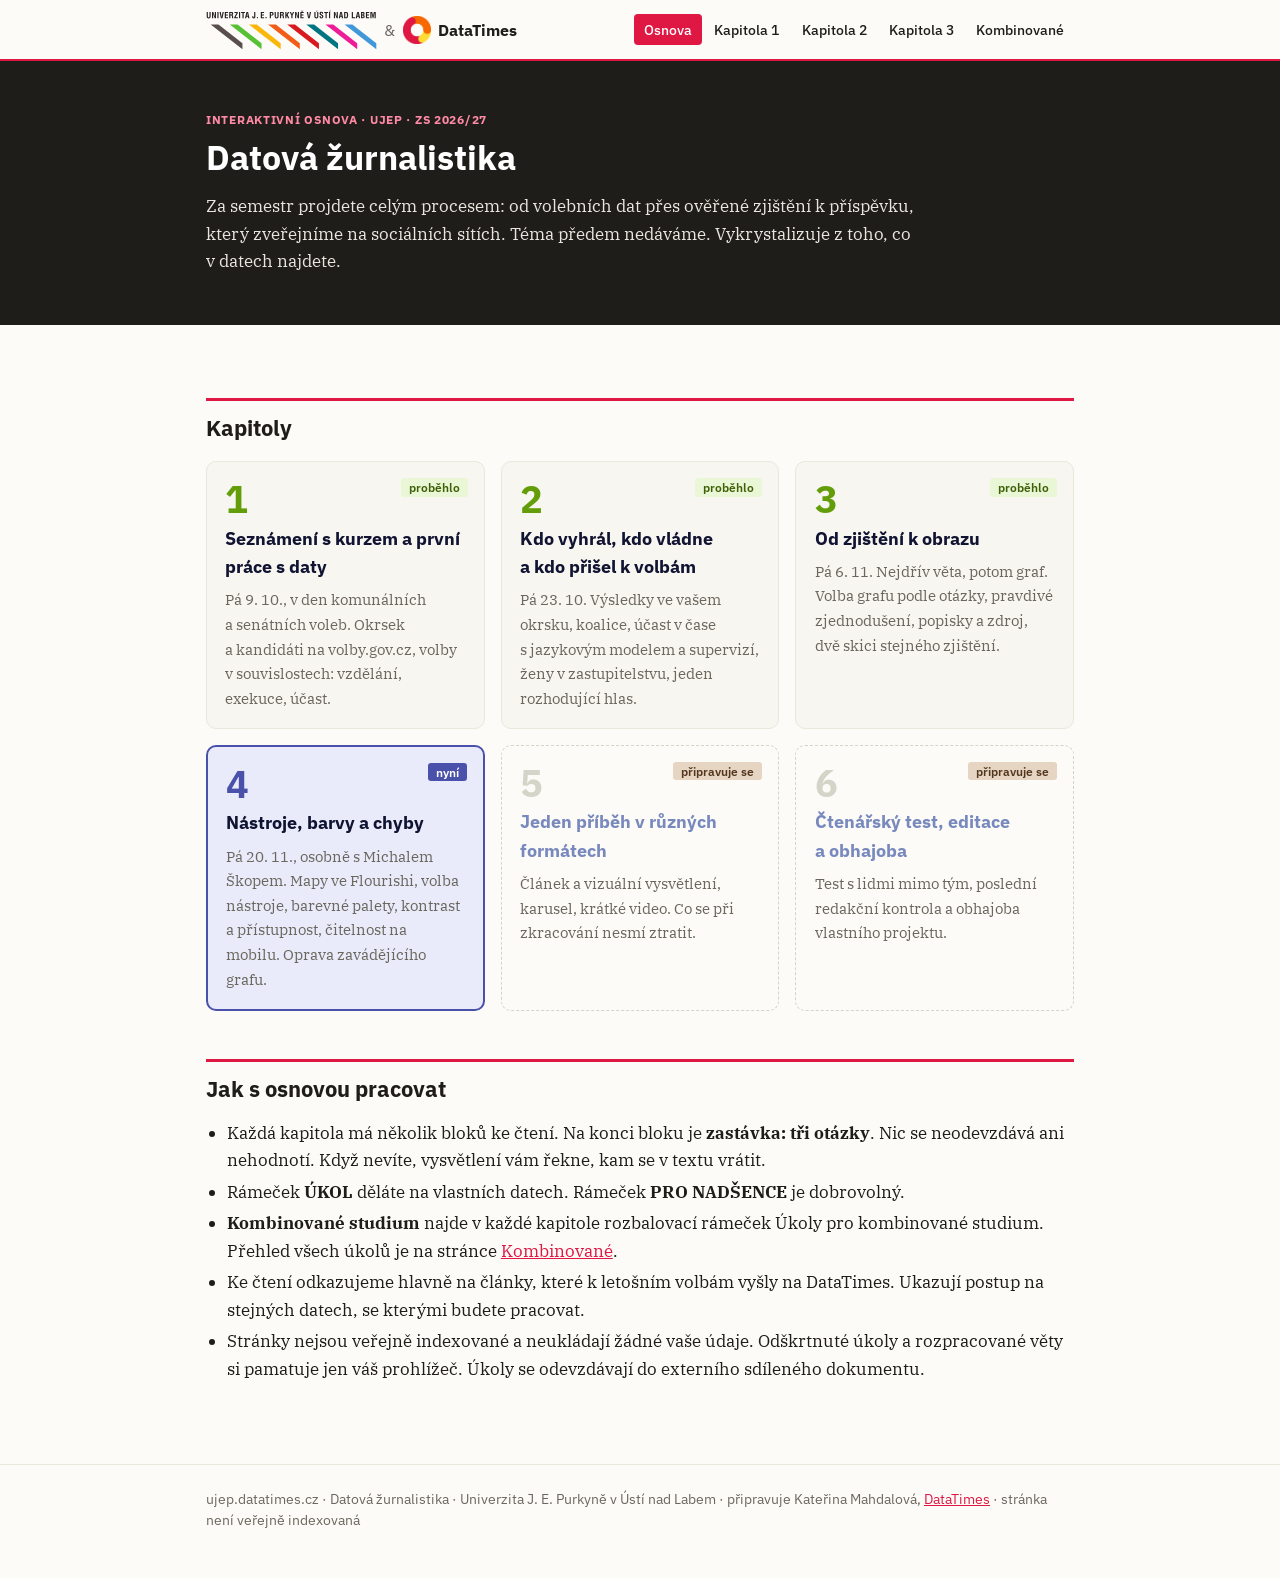
==== commit 9ce72a74: "Osnova přímo na úvodní stránce, /datova-zurnalistika/ přesměrovává; kap. 1: „kdo si to chtějí zopako" ====
--- a/datova-zurnalistika/index.html
+++ b/datova-zurnalistika/index.html
@@ -2,85 +2,13 @@
 <html lang="cs">
 <head>
 <meta charset="utf-8">
-<meta name="viewport" content="width=device-width, initial-scale=1">
 <meta name="robots" content="noindex, nofollow">
 <title>Datová žurnalistika · UJEP</title>
-<link rel="icon" href="../assets/favicon.svg" type="image/svg+xml">
-<link rel="apple-touch-icon" href="../assets/datatimes-logo.png">
-<link rel="preconnect" href="https://fonts.googleapis.com">
-<link rel="preconnect" href="https://fonts.gstatic.com" crossorigin>
-<link rel="stylesheet" href="https://fonts.googleapis.com/css2?family=IBM+Plex+Sans:wght@400;500;600;700&family=IBM+Plex+Serif:ital,wght@0,400;0,600;1,400&display=swap">
-<link rel="stylesheet" href="../assets/style.css">
+<meta http-equiv="refresh" content="0; url=../index.html">
+<link rel="canonical" href="https://ujep.datatimes.cz/">
+<script>location.replace('../index.html' + location.hash);</script>
 </head>
 <body>
-<header class="top"><div class="wrap">
-  <a class="brand" href="../index.html"><img class="ujep" src="../assets/ujep-logo.svg" alt="UJEP"><span class="x">&amp;</span><img src="../assets/datatimes-logo.png" alt="">DataTimes</a>
-  <nav>
-    <a href="index.html" aria-current="page">Osnova</a>
-    <a href="kapitola-1/index.html">Kapitola 1</a>
-    <a href="kapitola-2/index.html">Kapitola 2</a>
-    <a href="kapitola-3/index.html">Kapitola 3</a>
-    <a href="kombinovane/index.html">Kombinované</a>
-  </nav>
-</div></header>
-
-<section class="hero"><div class="wrap">
-  <p class="crumbs"><a href="../index.html">Předměty</a> › Datová žurnalistika</p>
-  <p class="lbl">Interaktivní osnova · ZS 2026/27</p>
-  <h1>Datová žurnalistika</h1>
-  <p>Za semestr projdete celým procesem: od volebních dat přes ověřené zjištění k&nbsp;příspěvku, který zveřejníme na sociálních sítích. Téma předem nedáváme. Vykrystalizuje z&nbsp;toho, co v&nbsp;datech najdete.</p>
-</div></section>
-
-<main class="wrap">
-<h2>Kapitoly</h2>
-<div class="tiles">
-  <a class="tile past" href="kapitola-1/index.html">
-    <span class="badge done">proběhlo</span>
-    <span class="n">1</span>
-    <h3>Seznámení s&nbsp;kurzem a&nbsp;první práce s&nbsp;daty</h3>
-    <p>Pá 9. 10., v&nbsp;den komunálních a&nbsp;senátních voleb. Okrsek a&nbsp;kandidáti na volby.gov.cz, volby v&nbsp;souvislostech: vzdělání, exekuce, účast.</p>
-  </a>
-  <a class="tile past" href="kapitola-2/index.html">
-    <span class="badge done">proběhlo</span>
-    <span class="n">2</span>
-    <h3>Kdo vyhrál, kdo vládne a&nbsp;kdo přišel k&nbsp;volbám</h3>
-    <p>Pá 23.&nbsp;10. Výsledky ve vašem okrsku, koalice, účast v&nbsp;čase s&nbsp;jazykovým modelem a&nbsp;supervizí, ženy v&nbsp;zastupitelstvu, jeden rozhodující hlas.</p>
-  </a>
-  <a class="tile past" href="kapitola-3/index.html">
-    <span class="badge done">proběhlo</span>
-    <span class="n">3</span>
-    <h3>Od zjištění k&nbsp;obrazu</h3>
-    <p>Pá 6.&nbsp;11. Nejdřív věta, potom graf. Volba grafu podle otázky, pravdivé zjednodušení, popisky a&nbsp;zdroj, dvě skici stejného zjištění.</p>
-  </a>
-  <div class="tile now">
-    <span class="badge next">nyní</span>
-    <span class="n">4</span>
-    <h3>Nástroje, barvy a&nbsp;chyby</h3>
-    <p>Pá 20.&nbsp;11., osobně s&nbsp;Michalem Škopem. Mapy ve Flourishi, volba nástroje, barevné palety, kontrast a&nbsp;přístupnost, čitelnost na mobilu. Oprava zavádějícího grafu.</p>
-  </div>
-  <div class="tile off">
-    <span class="badge later">připravuje se</span>
-    <span class="n">5</span>
-    <h3>Jeden příběh v&nbsp;různých formátech</h3>
-    <p>Článek a&nbsp;vizuální vysvětlení, karusel, krátké video. Co se při zkracování nesmí ztratit.</p>
-  </div>
-  <div class="tile off">
-    <span class="badge later">připravuje se</span>
-    <span class="n">6</span>
-    <h3>Čtenářský test, editace a&nbsp;obhajoba</h3>
-    <p>Test s&nbsp;lidmi mimo tým, poslední redakční kontrola a&nbsp;obhajoba vlastního projektu.</p>
-  </div>
-</div>
-
-<h2>Jak s&nbsp;osnovou pracovat</h2>
-<ul>
-  <li>Každá kapitola má několik bloků ke čtení. Na konci bloku je <strong>zastávka: tři otázky</strong>. Nic se neodevzdává ani nehodnotí. Když nevíte, vysvětlení vám řekne, kam se v&nbsp;textu vrátit.</li>
-  <li>Rámeček <strong>ÚKOL</strong> děláte na vlastních datech. Rámeček <strong>PRO NADŠENCE</strong> je dobrovolný.</li>
-  <li><strong>Kombinované studium</strong> najde v&nbsp;každé kapitole rozbalovací rámeček Úkoly pro kombinované studium. Přehled všech úkolů je na stránce <a href="kombinovane/index.html">Kombinované</a>.</li>
-  <li>Ke čtení odkazujeme hlavně na články, které k&nbsp;letošním volbám vyšly na DataTimes. Ukazují postup na stejných datech, se kterými budete pracovat.</li>
-</ul>
-</main>
-
-<footer><div class="wrap">ujep.datatimes.cz · Datová žurnalistika · připravuje Kateřina Mahdalová, <a href="https://www.mahdalova-skop.cz/">DataTimes</a> · stránka není veřejně indexovaná</div></footer>
+<p>Osnova se přestěhovala na úvodní stránku: <a href="../index.html">ujep.datatimes.cz</a>.</p>
 </body>
 </html>
